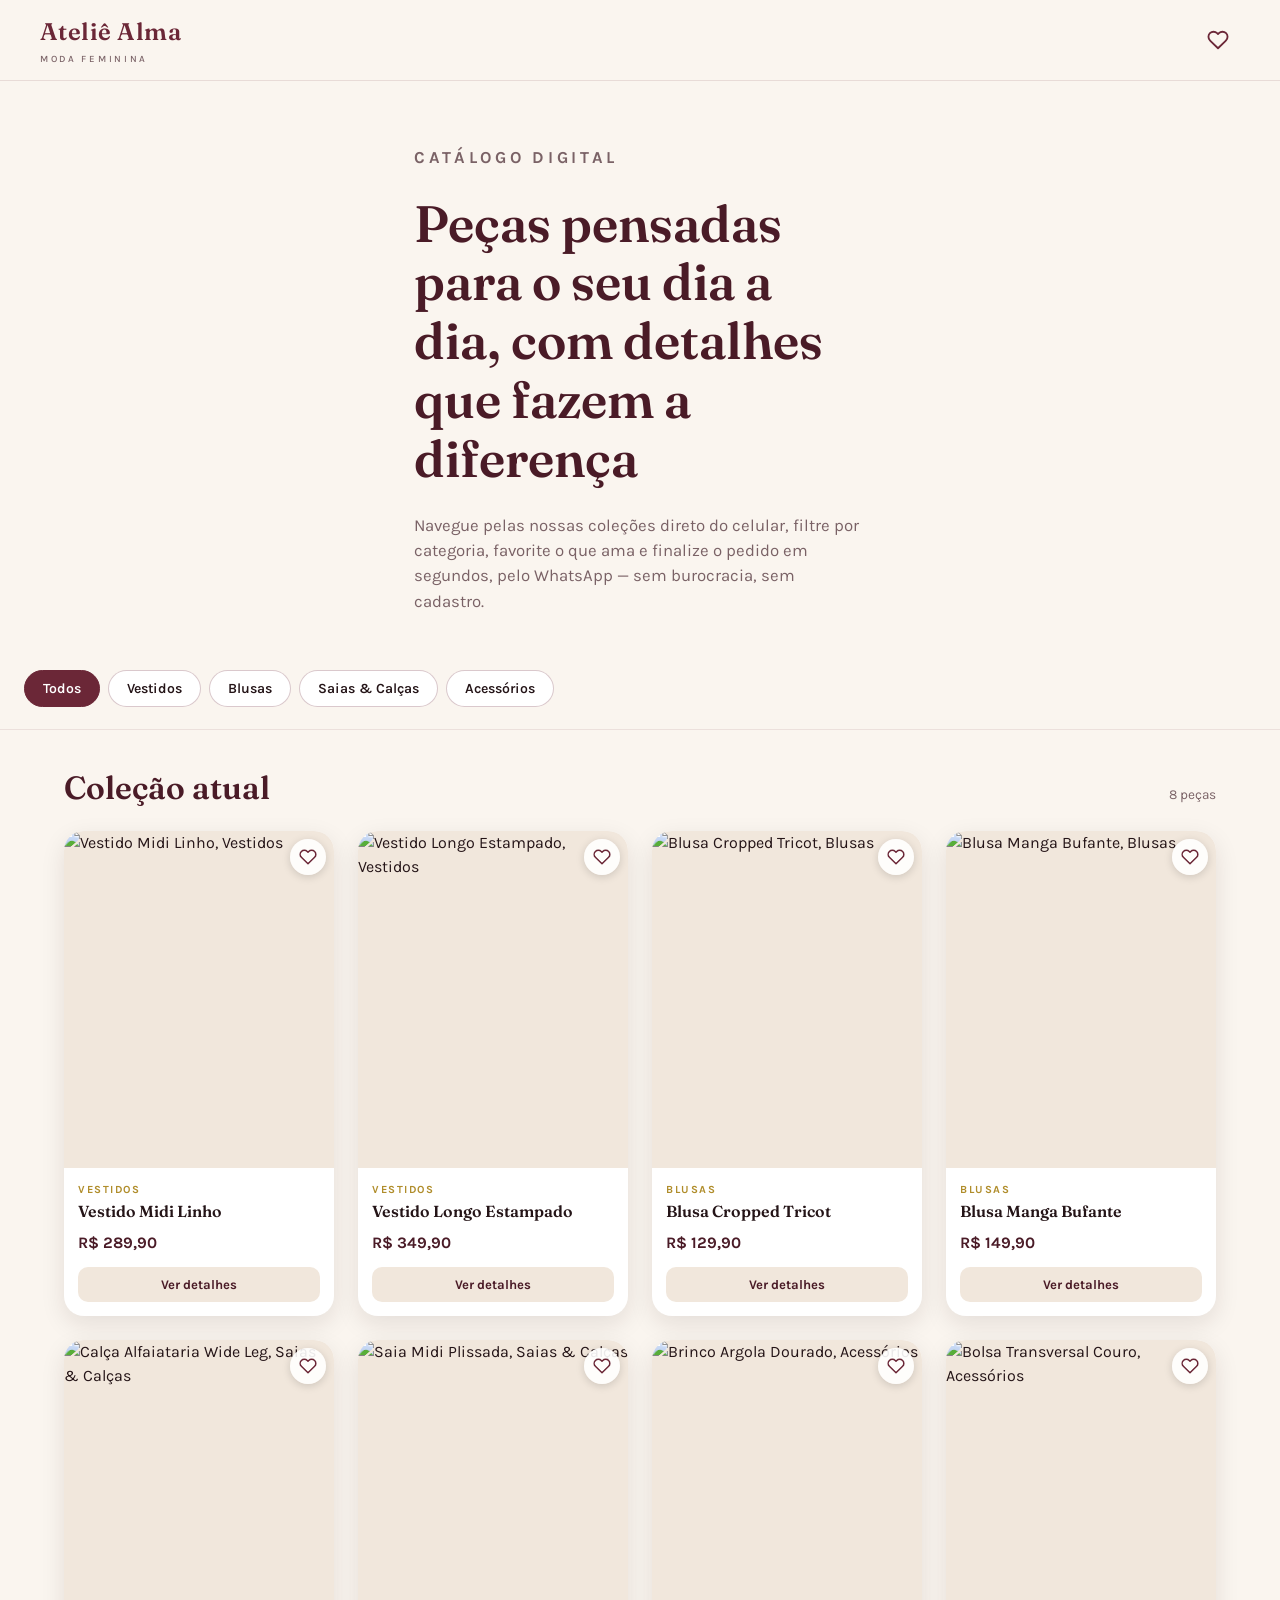
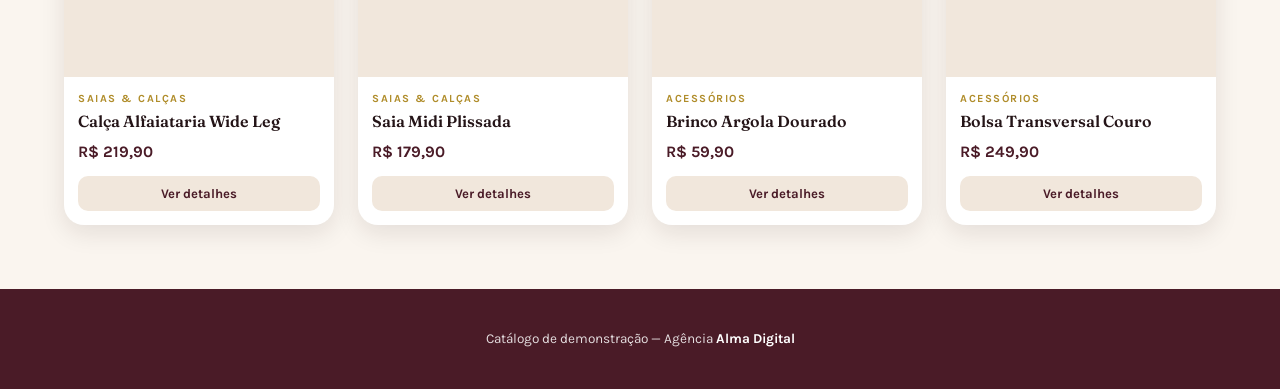
==== catalogo-loja-roupas-femininas.html @ 6078529a "Fix path catalogo" ====
<!DOCTYPE html>
<html lang="pt-BR">
<head>
<meta charset="UTF-8">
<meta name="viewport" content="width=device-width, initial-scale=1.0">
<title>Ateliê Alma | Catálogo Digital de Moda Feminina</title>
<meta name="description" content="Catálogo digital de moda feminina do Ateliê Alma: vestidos, blusas, saias, calças e acessórios. Veja as peças e peça pelo WhatsApp.">
<meta name="robots" content="index, follow">

<!-- ===== FONTES GOOGLE (CDN) ===== -->
<link rel="preconnect" href="https://fonts.googleapis.com">
<link rel="preconnect" href="https://fonts.gstatic.com" crossorigin>
<link href="https://fonts.googleapis.com/css2?family=Fraunces:ital,opsz,wght@0,9..144,400;0,9..144,600;1,9..144,500&family=Karla:wght@400;500;600;700&display=swap" rel="stylesheet">

<style>
/* =========================================================
   IDENTIDADE VISUAL — Ateliê Alma (Loja de Roupas Femininas)
   ---------------------------------------------------------
   Racional da paleta: fugimos do "terracota + creme" que virou
   clichê de IA. Escolhemos um vinho profundo (--primary), que
   remete a alfaiataria e a tecidos nobres, combinado com um
   dourado velho (--accent) que lembra bijuteria/metal antigo —
   comum em vitrines de moda feminina — sobre um fundo areia
   quente (--bg), mais aconchegante que um branco puro.
   Tipografia: Fraunces (serifada com personalidade, variável)
   para títulos — transmite elegância editorial sem ser óbvia —
   e Karla (sans-serif humanista) para textos e UI.
   ========================================================= */
:root {
  --primary: #6B2737;      /* vinho profundo — alfaiataria, sofisticação */
  --primary-dark: #4A1B27; /* variação mais escura para hover/texto sobre claro */
  --accent: #B08D2B;       /* dourado velho — metal, bijuteria, destaque de CTA */
  --bg: #FAF5EF;           /* areia quente — fundo principal */
  --bg-alt: #F1E7DC;       /* areia um pouco mais escura — seções alternadas */
  --text: #241417;         /* quase preto com tom vinho */
  --text-light: #7A6266;   /* texto secundário */
  --white: #FFFFFF;
  --radius: 10px;
  --radius-lg: 20px;
  --shadow: 0 8px 24px rgba(36, 20, 23, 0.10);
  --shadow-lg: 0 20px 50px rgba(36, 20, 23, 0.22);
  --transition: 0.25s ease;
  --space-xs: 8px;
  --space-sm: 14px;
  --space-md: 24px;
  --space-lg: 40px;
  --space-xl: 64px;
}

* { box-sizing: border-box; margin: 0; padding: 0; }

html { scroll-behavior: smooth; }

body {
  font-family: 'Karla', sans-serif;
  background: var(--bg);
  color: var(--text);
  line-height: 1.5;
  -webkit-font-smoothing: antialiased;
}

img { max-width: 100%; display: block; }

h1, h2, h3 {
  font-family: 'Fraunces', serif;
  font-weight: 600;
  line-height: 1.15;
  color: var(--primary-dark);
}

a { color: inherit; }

button {
  font-family: inherit;
  cursor: pointer;
  border: none;
  background: none;
}

:focus-visible {
  outline: 3px solid var(--accent);
  outline-offset: 2px;
}

.container {
  width: 100%;
  max-width: 1200px;
  margin: 0 auto;
  padding: 0 var(--space-md);
}

.visually-hidden {
  position: absolute;
  width: 1px; height: 1px;
  overflow: hidden;
  clip: rect(0,0,0,0);
  white-space: nowrap;
}

/* ===== HEADER ===== */
.site-header {
  position: sticky;
  top: 0;
  z-index: 40;
  background: rgba(250, 245, 239, 0.92);
  backdrop-filter: blur(6px);
  border-bottom: 1px solid rgba(107, 39, 55, 0.12);
}

.header-inner {
  display: flex;
  align-items: center;
  justify-content: space-between;
  padding: var(--space-sm) var(--space-md);
}

.logo {
  font-family: 'Fraunces', serif;
  font-size: 1.5rem;
  font-weight: 600;
  letter-spacing: 0.02em;
  color: var(--primary);
}

.logo span {
  display: block;
  font-family: 'Karla', sans-serif;
  font-size: 0.6rem;
  font-weight: 500;
  letter-spacing: 0.28em;
  text-transform: uppercase;
  color: var(--text-light);
  margin-top: 2px;
}

.header-actions {
  display: flex;
  align-items: center;
  gap: var(--space-sm);
}

.icon-btn {
  position: relative;
  display: flex;
  align-items: center;
  justify-content: center;
  width: 44px;
  height: 44px;
  border-radius: 50%;
  color: var(--primary);
  transition: background var(--transition);
}

.icon-btn:hover { background: rgba(107, 39, 55, 0.08); }

.icon-btn svg { width: 22px; height: 22px; }

.badge {
  position: absolute;
  top: 2px;
  right: 2px;
  min-width: 18px;
  height: 18px;
  padding: 0 4px;
  border-radius: 999px;
  background: var(--accent);
  color: var(--white);
  font-size: 0.65rem;
  font-weight: 700;
  display: flex;
  align-items: center;
  justify-content: center;
  transform: scale(0);
  transition: transform var(--transition);
}

.badge.show { transform: scale(1); }

/* ===== HERO ===== */
.hero {
  padding: var(--space-xl) 0 var(--space-lg);
  position: relative;
  overflow: hidden;
}

.hero-inner {
  display: flex;
  flex-direction: column;
  gap: var(--space-md);
}

.hero-eyebrow {
  font-size: 0.75rem;
  letter-spacing: 0.22em;
  text-transform: uppercase;
  color: var(--accent);
  font-weight: 700;
}

.hero h1 {
  font-size: clamp(2rem, 6vw, 3.2rem);
  max-width: 14ch;
}

.hero p {
  color: var(--text-light);
  font-size: 1.05rem;
  max-width: 46ch;
}

.hero-stitch {
  width: 100%;
  height: 14px;
  margin-top: var(--space-sm);
}

/* ===== FILTRO DE CATEGORIAS ===== */
.filter-bar {
  position: sticky;
  top: 65px;
  z-index: 30;
  background: var(--bg);
  padding: var(--space-sm) 0;
  border-bottom: 1px solid rgba(107, 39, 55, 0.10);
}

.filter-scroll {
  display: flex;
  gap: var(--space-xs);
  overflow-x: auto;
  padding: 2px var(--space-md) 8px;
  scrollbar-width: thin;
}

.filter-scroll::-webkit-scrollbar { height: 4px; }
.filter-scroll::-webkit-scrollbar-thumb { background: rgba(107,39,55,0.25); border-radius: 999px; }

.filter-pill {
  flex: 0 0 auto;
  padding: 9px 18px;
  border-radius: 999px;
  border: 1.5px solid rgba(107, 39, 55, 0.25);
  background: var(--white);
  color: var(--text);
  font-size: 0.88rem;
  font-weight: 600;
  white-space: nowrap;
  transition: background var(--transition), color var(--transition), border-color var(--transition), transform var(--transition);
}

.filter-pill:hover { transform: translateY(-1px); }

.filter-pill.active {
  background: var(--primary);
  border-color: var(--primary);
  color: var(--white);
}

/* ===== GRID DE PRODUTOS ===== */
.catalog-section { padding: var(--space-lg) 0 var(--space-xl); }

.catalog-heading {
  display: flex;
  align-items: baseline;
  justify-content: space-between;
  margin-bottom: var(--space-md);
  gap: var(--space-sm);
}

.catalog-heading h2 { font-size: 1.6rem; }

.result-count {
  font-size: 0.85rem;
  color: var(--text-light);
}

.product-grid {
  display: grid;
  grid-template-columns: repeat(2, 1fr);
  gap: var(--space-sm);
}

.product-card {
  background: var(--white);
  border-radius: var(--radius-lg);
  overflow: hidden;
  box-shadow: var(--shadow);
  transition: transform var(--transition), box-shadow var(--transition);
  display: flex;
  flex-direction: column;
}

.product-card.hidden { display: none; }

.product-card:hover {
  transform: translateY(-4px);
  box-shadow: var(--shadow-lg);
}

.product-media {
  position: relative;
  aspect-ratio: 4 / 5;
  overflow: hidden;
  background: var(--bg-alt);
}

.product-media img {
  width: 100%;
  height: 100%;
  object-fit: cover;
  transition: transform 0.4s ease;
}

.product-card:hover .product-media img { transform: scale(1.05); }

.fav-toggle {
  position: absolute;
  top: 8px;
  right: 8px;
  width: 36px;
  height: 36px;
  border-radius: 50%;
  background: rgba(255,255,255,0.9);
  display: flex;
  align-items: center;
  justify-content: center;
  color: var(--primary);
  box-shadow: 0 2px 8px rgba(0,0,0,0.15);
}

.fav-toggle svg { width: 18px; height: 18px; transition: transform var(--transition); }
.fav-toggle.active svg { fill: var(--accent); stroke: var(--accent); }
.fav-toggle:active svg { transform: scale(1.2); }

.product-info {
  padding: var(--space-sm);
  display: flex;
  flex-direction: column;
  gap: 4px;
  flex: 1;
}

.product-category {
  font-size: 0.68rem;
  letter-spacing: 0.14em;
  text-transform: uppercase;
  color: var(--accent);
  font-weight: 700;
}

.product-name {
  font-family: 'Fraunces', serif;
  font-size: 1rem;
  font-weight: 600;
  color: var(--text);
}

.product-price {
  margin-top: auto;
  font-weight: 700;
  color: var(--primary-dark);
  font-size: 1rem;
  padding-top: 6px;
}

.product-open-btn {
  margin-top: 8px;
  width: 100%;
  padding: 10px;
  border-radius: var(--radius);
  background: var(--bg-alt);
  color: var(--primary-dark);
  font-weight: 700;
  font-size: 0.82rem;
  transition: background var(--transition);
}

.product-open-btn:hover { background: rgba(107,39,55,0.14); }

.empty-state {
  grid-column: 1 / -1;
  text-align: center;
  padding: var(--space-xl) var(--space-md);
  color: var(--text-light);
}

/* ===== MODAL ===== */
.modal-overlay {
  position: fixed;
  inset: 0;
  background: rgba(36, 20, 23, 0.55);
  display: flex;
  align-items: flex-end;
  justify-content: center;
  z-index: 100;
  opacity: 0;
  pointer-events: none;
  transition: opacity var(--transition);
}

.modal-overlay.open {
  opacity: 1;
  pointer-events: auto;
}

.modal-box {
  background: var(--white);
  width: 100%;
  max-width: 560px;
  max-height: 92vh;
  overflow-y: auto;
  border-radius: 24px 24px 0 0;
  transform: translateY(24px);
  transition: transform var(--transition);
  position: relative;
}

.modal-overlay.open .modal-box { transform: translateY(0); }

.modal-close {
  position: absolute;
  top: 14px;
  right: 14px;
  width: 38px;
  height: 38px;
  border-radius: 50%;
  background: rgba(36,20,23,0.55);
  color: var(--white);
  display: flex;
  align-items: center;
  justify-content: center;
  z-index: 5;
}

.modal-close svg { width: 18px; height: 18px; }

.modal-media {
  width: 100%;
  aspect-ratio: 4 / 3;
  background: var(--bg-alt);
  overflow: hidden;
  border-radius: 24px 24px 0 0;
}

.modal-media img { width: 100%; height: 100%; object-fit: cover; }

.modal-content { padding: var(--space-md); }

.modal-category {
  font-size: 0.7rem;
  letter-spacing: 0.14em;
  text-transform: uppercase;
  color: var(--accent);
  font-weight: 700;
}

.modal-title {
  font-size: 1.5rem;
  margin: 6px 0 10px;
}

.modal-desc {
  color: var(--text-light);
  margin-bottom: var(--space-sm);
}

.modal-price {
  font-size: 1.4rem;
  font-weight: 700;
  color: var(--primary-dark);
  margin-bottom: var(--space-md);
}

.modal-actions {
  display: flex;
  gap: 10px;
  flex-wrap: wrap;
}

.btn {
  display: inline-flex;
  align-items: center;
  justify-content: center;
  gap: 8px;
  padding: 14px 20px;
  border-radius: var(--radius);
  font-weight: 700;
  font-size: 0.95rem;
  transition: filter var(--transition), transform var(--transition);
  flex: 1 1 auto;
}

.btn:hover { transform: translateY(-1px); }

.btn-whatsapp {
  background: var(--primary);
  color: var(--white);
}

.btn-whatsapp:hover { filter: brightness(1.08); }

.btn-fav {
  background: var(--bg-alt);
  color: var(--primary-dark);
}

.btn-fav svg { width: 18px; height: 18px; }
.btn-fav.active svg { fill: var(--accent); stroke: var(--accent); }

/* ===== FOOTER ===== */
.site-footer {
  background: var(--primary-dark);
  color: rgba(255,255,255,0.85);
  padding: var(--space-lg) 0;
  text-align: center;
  font-size: 0.85rem;
}

.site-footer strong { color: var(--white); }

/* ===== TABLET (min-width 640px) ===== */
@media (min-width: 640px) {
  .product-grid { grid-template-columns: repeat(3, 1fr); gap: var(--space-md); }

  .hero-inner { max-width: 60ch; }

  .modal-overlay { align-items: center; }
  .modal-box { border-radius: 24px; max-height: 88vh; }
  .modal-media { border-radius: 24px 24px 0 0; }

  .header-inner { padding: var(--space-sm) var(--space-lg); }
}

/* ===== DESKTOP (min-width 1024px) ===== */
@media (min-width: 1024px) {
  .product-grid { grid-template-columns: repeat(4, 1fr); }

  .hero {
    padding-top: var(--space-xl);
  }

  .hero-inner { max-width: 50ch; }

  .filter-bar { top: 73px; }

  .catalog-heading h2 { font-size: 2rem; }
}

@media (prefers-reduced-motion: reduce) {
  *, *::before, *::after {
    animation-duration: 0.001ms !important;
    transition-duration: 0.001ms !important;
    scroll-behavior: auto !important;
  }
}
</style>
</head>
<body>

<!-- ===== HEADER ===== -->
<header class="site-header">
  <div class="header-inner">
    <div class="logo">Ateliê Alma<span>Moda Feminina</span></div>
    <div class="header-actions">
      <button class="icon-btn" id="favToggleBtn" aria-label="Ver peças favoritas">
        <svg viewBox="0 0 24 24" fill="none" stroke="currentColor" stroke-width="2" stroke-linecap="round" stroke-linejoin="round">
          <path d="M20.8 4.6a5.5 5.5 0 0 0-7.8 0L12 5.6l-1-1a5.5 5.5 0 0 0-7.8 7.8l1 1L12 21l7.8-7.6 1-1a5.5 5.5 0 0 0 0-7.8z"></path>
        </svg>
        <span class="badge" id="favBadge">0</span>
      </button>
    </div>
  </div>
</header>

<!-- ===== HERO ===== -->
<section class="hero">
  <div class="container hero-inner">
    <p class="hero-eyebrow">Catálogo digital</p>
    <h1>Peças pensadas para o seu dia a dia, com detalhes que fazem a diferença</h1>
    <p>Navegue pelas nossas coleções direto do celular, filtre por categoria, favorite o que ama e finalize o pedido em segundos, pelo WhatsApp — sem burocracia, sem cadastro.</p>
  </div>
</section>

<!-- ===== FILTRO DE CATEGORIAS ===== -->
<nav class="filter-bar" aria-label="Filtrar produtos por categoria">
  <div class="filter-scroll" id="filterScroll">
    <button class="filter-pill active" data-category="todos">Todos</button>
    <button class="filter-pill" data-category="vestidos">Vestidos</button>
    <button class="filter-pill" data-category="blusas">Blusas</button>
    <button class="filter-pill" data-category="saias-calcas">Saias &amp; Calças</button>
    <button class="filter-pill" data-category="acessorios">Acessórios</button>
  </div>
</nav>

<!-- ===== CATÁLOGO / GRID DE PRODUTOS ===== -->
<main>
  <section class="catalog-section">
    <div class="container">
      <div class="catalog-heading">
        <h2>Coleção atual</h2>
        <span class="result-count" id="resultCount"></span>
      </div>
      <div class="product-grid" id="productGrid" role="list"></div>
    </div>
  </section>
</main>

<!-- ===== MODAL DE DETALHE DO PRODUTO ===== -->
<div class="modal-overlay" id="modalOverlay">
  <div class="modal-box" role="dialog" aria-modal="true" aria-labelledby="modalTitle" id="modalBox">
    <button class="modal-close" id="modalCloseBtn" aria-label="Fechar detalhes do produto">
      <svg viewBox="0 0 24 24" fill="none" stroke="currentColor" stroke-width="2.4" stroke-linecap="round"><line x1="5" y1="5" x2="19" y2="19"></line><line x1="19" y1="5" x2="5" y2="19"></line></svg>
    </button>
    <div class="modal-media">
      <img id="modalImg" src="" alt="">
    </div>
    <div class="modal-content">
      <p class="modal-category" id="modalCategory"></p>
      <h3 class="modal-title" id="modalTitle"></h3>
      <p class="modal-desc" id="modalDesc"></p>
      <p class="modal-price" id="modalPrice"></p>
      <div class="modal-actions">
        <a href="#" class="btn btn-whatsapp" id="modalWhatsapp" target="_blank" rel="noopener">
          <svg width="18" height="18" viewBox="0 0 24 24" fill="currentColor" aria-hidden="true"><path d="M17.5 14.4c-.3-.1-1.6-.8-1.9-.9-.2-.1-.5-.1-.7.1-.2.3-.7.9-.9 1-.2.2-.3.2-.6.1-.3-.1-1.3-.5-2.4-1.5-.9-.8-1.5-1.8-1.7-2.1-.2-.3 0-.5.1-.6.1-.1.3-.3.4-.5.1-.1.2-.3.3-.5.1-.2 0-.4 0-.5-.1-.1-.7-1.6-.9-2.2-.2-.6-.5-.5-.7-.5h-.6c-.2 0-.5.1-.8.4-.3.3-1 1-1 2.4s1 2.8 1.2 3c.1.2 2 3.1 4.9 4.3.7.3 1.2.5 1.6.6.7.2 1.3.2 1.8.1.5-.1 1.6-.7 1.9-1.3.2-.6.2-1.1.2-1.3-.1-.1-.3-.2-.6-.3z"/><path d="M12 2C6.5 2 2 6.5 2 12c0 1.9.5 3.7 1.5 5.3L2 22l4.8-1.4C8.3 21.5 10.1 22 12 22c5.5 0 10-4.5 10-10S17.5 2 12 2zm0 18.2c-1.7 0-3.3-.5-4.7-1.3l-.3-.2-3.2.9.9-3.1-.2-.3C3.6 14 3 12.1 3 12c0-5 4-9 9-9s9 4 9 9-4 9-9 9z"/></svg>
          Peço no WhatsApp
        </a>
        <button class="btn btn-fav" id="modalFavBtn">
          <svg viewBox="0 0 24 24" fill="none" stroke="currentColor" stroke-width="2" stroke-linecap="round" stroke-linejoin="round"><path d="M20.8 4.6a5.5 5.5 0 0 0-7.8 0L12 5.6l-1-1a5.5 5.5 0 0 0-7.8 7.8l1 1L12 21l7.8-7.6 1-1a5.5 5.5 0 0 0 0-7.8z"></path></svg>
          <span id="modalFavLabel">Favoritar</span>
        </button>
      </div>
    </div>
  </div>
</div>

<!-- ===== FOOTER ===== -->
<footer class="site-footer">
  <div class="container">
    <p>Catálogo de demonstração — Agência <strong>Alma Digital</strong></p>
  </div>
</footer>

<script>
// ===== DADOS DOS PRODUTOS (fictícios) =====
// Imagens via picsum.photos com seed fixo (mesma imagem sempre, para consistência visual)
const produtos = [
  {
    id: 1,
    nome: "Vestido Midi Linho",
    categoria: "vestidos",
    categoriaLabel: "Vestidos",
    preco: 289.90,
    descricao: "Vestido midi em linho leve, caimento solto e cinto de amarrar na cintura. Perfeito para dias quentes, do trabalho ao happy hour.",
    imagem: "https://picsum.photos/seed/vestido-midi-linho/600/750"
  },
  {
    id: 2,
    nome: "Vestido Longo Estampado",
    categoria: "vestidos",
    categoriaLabel: "Vestidos",
    preco: 349.90,
    descricao: "Vestido longo fluido com estampa exclusiva, alças ajustáveis e fenda lateral discreta. Uma peça só para ocasiões especiais.",
    imagem: "https://picsum.photos/seed/vestido-longo-estampado/600/750"
  },
  {
    id: 3,
    nome: "Blusa Cropped Tricot",
    categoria: "blusas",
    categoriaLabel: "Blusas",
    preco: 129.90,
    descricao: "Cropped em tricot macio, gola redonda e acabamento canelado. Combina com calça de cintura alta ou saia midi.",
    imagem: "https://picsum.photos/seed/blusa-cropped-tricot/600/750"
  },
  {
    id: 4,
    nome: "Blusa Manga Bufante",
    categoria: "blusas",
    categoriaLabel: "Blusas",
    preco: 149.90,
    descricao: "Blusa em viscose leve com mangas bufantes e punho ajustável. Um toque romântico para qualquer produção do dia a dia.",
    imagem: "https://picsum.photos/seed/blusa-manga-bufante/600/750"
  },
  {
    id: 5,
    nome: "Calça Alfaiataria Wide Leg",
    categoria: "saias-calcas",
    categoriaLabel: "Saias & Calças",
    preco: 219.90,
    descricao: "Calça de alfaiataria com pernas largas e cintura alta, em tecido estruturado que não amassa. Elegância sem esforço.",
    imagem: "https://picsum.photos/seed/calca-alfaiataria/600/750"
  },
  {
    id: 6,
    nome: "Saia Midi Plissada",
    categoria: "saias-calcas",
    categoriaLabel: "Saias & Calças",
    preco: 179.90,
    descricao: "Saia midi plissada com movimento fluido, cós elástico confortável. Veste bem em qualquer tipo de corpo.",
    imagem: "https://picsum.photos/seed/saia-midi-plissada/600/750"
  },
  {
    id: 7,
    nome: "Brinco Argola Dourado",
    categoria: "acessorios",
    categoriaLabel: "Acessórios",
    preco: 59.90,
    descricao: "Argola média banhada a ouro, fecho de pressão seguro e leve no dia a dia. O acabamento que fecha qualquer look.",
    imagem: "https://picsum.photos/seed/brinco-argola/600/750"
  },
  {
    id: 8,
    nome: "Bolsa Transversal Couro",
    categoria: "acessorios",
    categoriaLabel: "Acessórios",
    preco: 249.90,
    descricao: "Bolsa transversal em couro legítimo, compartimento interno para celular e cartões, alça regulável.",
    imagem: "https://picsum.photos/seed/bolsa-transversal/600/750"
  }
];

// Número de WhatsApp fictício da loja (demonstração)
const NUMERO_WHATSAPP = "5511999999999";

// ===== ESTADO EM MEMÓRIA (favoritos) =====
// Obs.: mantido apenas em memória (sem localStorage), então reinicia a cada
// recarregamento — comportamento aceitável para uma página de demonstração.
let favoritos = new Set();
let categoriaAtual = "todos";
let produtoAberto = null;

// ===== ELEMENTOS =====
const productGrid = document.getElementById('productGrid');
const resultCount = document.getElementById('resultCount');
const filterScroll = document.getElementById('filterScroll');
const favBadge = document.getElementById('favBadge');
const favToggleBtn = document.getElementById('favToggleBtn');

const modalOverlay = document.getElementById('modalOverlay');
const modalBox = document.getElementById('modalBox');
const modalCloseBtn = document.getElementById('modalCloseBtn');
const modalImg = document.getElementById('modalImg');
const modalCategory = document.getElementById('modalCategory');
const modalTitle = document.getElementById('modalTitle');
const modalDesc = document.getElementById('modalDesc');
const modalPrice = document.getElementById('modalPrice');
const modalWhatsapp = document.getElementById('modalWhatsapp');
const modalFavBtn = document.getElementById('modalFavBtn');
const modalFavLabel = document.getElementById('modalFavLabel');

// ===== FORMATAÇÃO DE PREÇO =====
function formatarPreco(valor) {
  return valor.toLocaleString('pt-BR', { style: 'currency', currency: 'BRL' });
}

// ===== RENDERIZAÇÃO DO GRID =====
function renderizarGrid(mostrarSoFavoritos) {
  productGrid.innerHTML = '';

  const lista = produtos.filter(p => {
    const passaCategoria = categoriaAtual === 'todos' || p.categoria === categoriaAtual;
    const passaFavorito = !mostrarSoFavoritos || favoritos.has(p.id);
    return passaCategoria && passaFavorito;
  });

  if (lista.length === 0) {
    const vazio = document.createElement('div');
    vazio.className = 'empty-state';
    vazio.textContent = mostrarSoFavoritos
      ? 'Você ainda não favoritou nenhuma peça.'
      : 'Nenhuma peça encontrada nessa categoria.';
    productGrid.appendChild(vazio);
    resultCount.textContent = '';
    return;
  }

  resultCount.textContent = lista.length + (lista.length === 1 ? ' peça' : ' peças');

  lista.forEach(produto => {
    const card = document.createElement('article');
    card.className = 'product-card';
    card.setAttribute('role', 'listitem');

    const ehFavorito = favoritos.has(produto.id);

    card.innerHTML = `
      <div class="product-media">
        <img src="${produto.imagem}" alt="${produto.nome}, ${produto.categoriaLabel}" loading="lazy" width="600" height="750">
        <button class="fav-toggle ${ehFavorito ? 'active' : ''}" aria-label="${ehFavorito ? 'Remover dos favoritos' : 'Adicionar aos favoritos'}" data-id="${produto.id}">
          <svg viewBox="0 0 24 24" fill="${ehFavorito ? 'currentColor' : 'none'}" stroke="currentColor" stroke-width="2" stroke-linecap="round" stroke-linejoin="round">
            <path d="M20.8 4.6a5.5 5.5 0 0 0-7.8 0L12 5.6l-1-1a5.5 5.5 0 0 0-7.8 7.8l1 1L12 21l7.8-7.6 1-1a5.5 5.5 0 0 0 0-7.8z"></path>
          </svg>
        </button>
      </div>
      <div class="product-info">
        <p class="product-category">${produto.categoriaLabel}</p>
        <h3 class="product-name">${produto.nome}</h3>
        <p class="product-price">${formatarPreco(produto.preco)}</p>
        <button class="product-open-btn" data-id="${produto.id}">Ver detalhes</button>
      </div>
    `;

    productGrid.appendChild(card);
  });
}

// ===== FILTRO POR CATEGORIA =====
filterScroll.addEventListener('click', (e) => {
  const pill = e.target.closest('.filter-pill');
  if (!pill) return;

  document.querySelectorAll('.filter-pill').forEach(p => p.classList.remove('active'));
  pill.classList.add('active');

  categoriaAtual = pill.dataset.category;
  renderizarGrid(mostrandoFavoritos);
});

// ===== FAVORITOS (contador + toggle no grid) =====
let mostrandoFavoritos = false;

function atualizarBadgeFavoritos() {
  favBadge.textContent = favoritos.size;
  favBadge.classList.toggle('show', favoritos.size > 0);
}

function alternarFavorito(id) {
  if (favoritos.has(id)) {
    favoritos.delete(id);
  } else {
    favoritos.add(id);
  }
  atualizarBadgeFavoritos();
}

productGrid.addEventListener('click', (e) => {
  const favBtn = e.target.closest('.fav-toggle');
  const openBtn = e.target.closest('.product-open-btn');

  if (favBtn) {
    const id = Number(favBtn.dataset.id);
    alternarFavorito(id);
    renderizarGrid(mostrandoFavoritos);
    return;
  }

  if (openBtn) {
    const id = Number(openBtn.dataset.id);
    abrirModal(id);
  }
});

favToggleBtn.addEventListener('click', () => {
  mostrandoFavoritos = !mostrandoFavoritos;
  favToggleBtn.style.color = mostrandoFavoritos ? 'var(--accent)' : '';
  renderizarGrid(mostrandoFavoritos);
});

// ===== MODAL DE DETALHE DO PRODUTO =====
let ultimoElementoFocado = null;

function abrirModal(id) {
  const produto = produtos.find(p => p.id === id);
  if (!produto) return;

  produtoAberto = produto;
  ultimoElementoFocado = document.activeElement;

  modalImg.src = produto.imagem.replace('600/750', '600/450');
  modalImg.alt = produto.nome;
  modalCategory.textContent = produto.categoriaLabel;
  modalTitle.textContent = produto.nome;
  modalDesc.textContent = produto.descricao;
  modalPrice.textContent = formatarPreco(produto.preco);

  const mensagem = encodeURIComponent(`Olá! Tenho interesse na peça "${produto.nome}" (${formatarPreco(produto.preco)}) do catálogo do Ateliê Alma.`);
  modalWhatsapp.href = `https://wa.me/${NUMERO_WHATSAPP}?text=${mensagem}`;

  atualizarBotaoFavoritoModal();

  modalOverlay.classList.add('open');
  document.body.style.overflow = 'hidden';
  modalCloseBtn.focus();
}

function atualizarBotaoFavoritoModal() {
  if (!produtoAberto) return;
  const ehFavorito = favoritos.has(produtoAberto.id);
  modalFavBtn.classList.toggle('active', ehFavorito);
  modalFavLabel.textContent = ehFavorito ? 'Favoritado' : 'Favoritar';
}

function fecharModal() {
  modalOverlay.classList.remove('open');
  document.body.style.overflow = '';
  produtoAberto = null;
  if (ultimoElementoFocado) ultimoElementoFocado.focus();
}

modalCloseBtn.addEventListener('click', fecharModal);

// Fecha ao clicar fora do conteúdo (na área escura do overlay)
modalOverlay.addEventListener('click', (e) => {
  if (e.target === modalOverlay) fecharModal();
});

// Fecha com a tecla ESC + navegação por teclado dentro do modal (focus trap simples)
document.addEventListener('keydown', (e) => {
  if (!modalOverlay.classList.contains('open')) return;

  if (e.key === 'Escape') {
    fecharModal();
    return;
  }

  if (e.key === 'Tab') {
    const focaveis = modalBox.querySelectorAll('button, a[href], [tabindex]:not([tabindex="-1"])');
    const primeiro = focaveis[0];
    const ultimo = focaveis[focaveis.length - 1];

    if (e.shiftKey && document.activeElement === primeiro) {
      e.preventDefault();
      ultimo.focus();
    } else if (!e.shiftKey && document.activeElement === ultimo) {
      e.preventDefault();
      primeiro.focus();
    }
  }
});

modalFavBtn.addEventListener('click', () => {
  if (!produtoAberto) return;
  alternarFavorito(produtoAberto.id);
  atualizarBotaoFavoritoModal();
  renderizarGrid(mostrandoFavoritos);
});

// ===== INICIALIZAÇÃO =====
renderizarGrid(mostrandoFavoritos);
atualizarBadgeFavoritos();
</script>

</body>
</html>
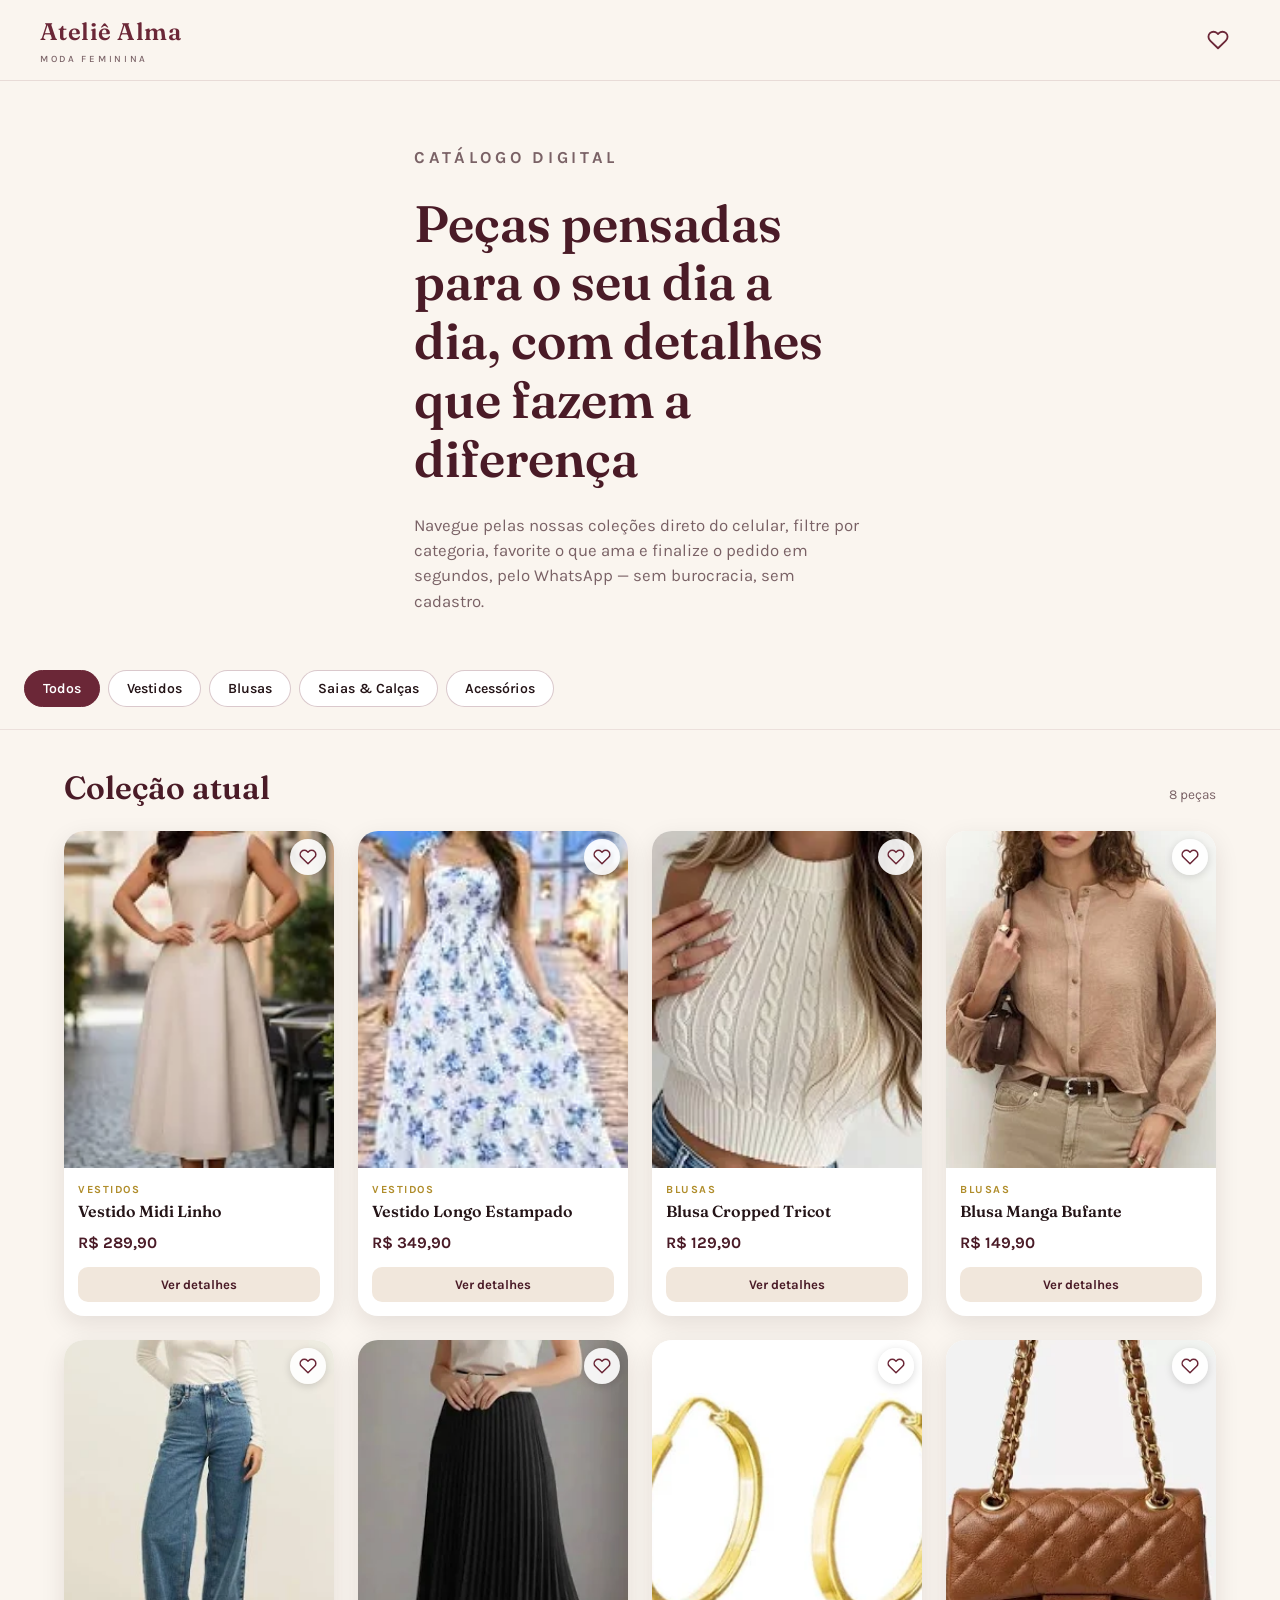
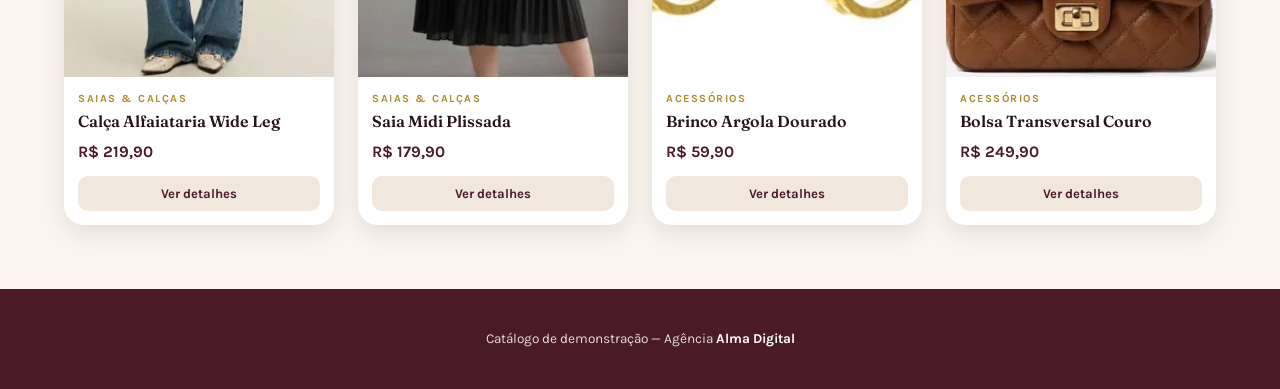
==== commit b73cd3cd: "Fix photos" ====
--- a/catalogo-loja-roupas-femininas.html
+++ b/catalogo-loja-roupas-femininas.html
@@ -651,7 +651,7 @@
     categoriaLabel: "Vestidos",
     preco: 289.90,
     descricao: "Vestido midi em linho leve, caimento solto e cinto de amarrar na cintura. Perfeito para dias quentes, do trabalho ao happy hour.",
-    imagem: "https://picsum.photos/seed/vestido-midi-linho/600/750"
+    imagem: "imagens/catalogo/vestido-midi.webp"
   },
   {
     id: 2,
@@ -660,7 +660,7 @@
     categoriaLabel: "Vestidos",
     preco: 349.90,
     descricao: "Vestido longo fluido com estampa exclusiva, alças ajustáveis e fenda lateral discreta. Uma peça só para ocasiões especiais.",
-    imagem: "https://picsum.photos/seed/vestido-longo-estampado/600/750"
+    imagem: "imagens/catalogo/vestido-longo.avif"
   },
   {
     id: 3,
@@ -669,7 +669,7 @@
     categoriaLabel: "Blusas",
     preco: 129.90,
     descricao: "Cropped em tricot macio, gola redonda e acabamento canelado. Combina com calça de cintura alta ou saia midi.",
-    imagem: "https://picsum.photos/seed/blusa-cropped-tricot/600/750"
+    imagem: "imagens/catalogo/cropped-tricot.webp"
   },
   {
     id: 4,
@@ -678,7 +678,7 @@
     categoriaLabel: "Blusas",
     preco: 149.90,
     descricao: "Blusa em viscose leve com mangas bufantes e punho ajustável. Um toque romântico para qualquer produção do dia a dia.",
-    imagem: "https://picsum.photos/seed/blusa-manga-bufante/600/750"
+    imagem: "imagens/catalogo/bufante.webp"
   },
   {
     id: 5,
@@ -687,7 +687,7 @@
     categoriaLabel: "Saias & Calças",
     preco: 219.90,
     descricao: "Calça de alfaiataria com pernas largas e cintura alta, em tecido estruturado que não amassa. Elegância sem esforço.",
-    imagem: "https://picsum.photos/seed/calca-alfaiataria/600/750"
+    imagem: "imagens/catalogo/wide-leg.webp"
   },
   {
     id: 6,
@@ -696,7 +696,7 @@
     categoriaLabel: "Saias & Calças",
     preco: 179.90,
     descricao: "Saia midi plissada com movimento fluido, cós elástico confortável. Veste bem em qualquer tipo de corpo.",
-    imagem: "https://picsum.photos/seed/saia-midi-plissada/600/750"
+    imagem: "imagens/catalogo/saia-midi.webp"
   },
   {
     id: 7,
@@ -705,7 +705,7 @@
     categoriaLabel: "Acessórios",
     preco: 59.90,
     descricao: "Argola média banhada a ouro, fecho de pressão seguro e leve no dia a dia. O acabamento que fecha qualquer look.",
-    imagem: "https://picsum.photos/seed/brinco-argola/600/750"
+    imagem: "imagens/catalogo/brinco-argola.webp"
   },
   {
     id: 8,
@@ -714,7 +714,7 @@
     categoriaLabel: "Acessórios",
     preco: 249.90,
     descricao: "Bolsa transversal em couro legítimo, compartimento interno para celular e cartões, alça regulável.",
-    imagem: "https://picsum.photos/seed/bolsa-transversal/600/750"
+    imagem: "imagens/catalogo/bolsa-couro.webp"
   }
 ];
 
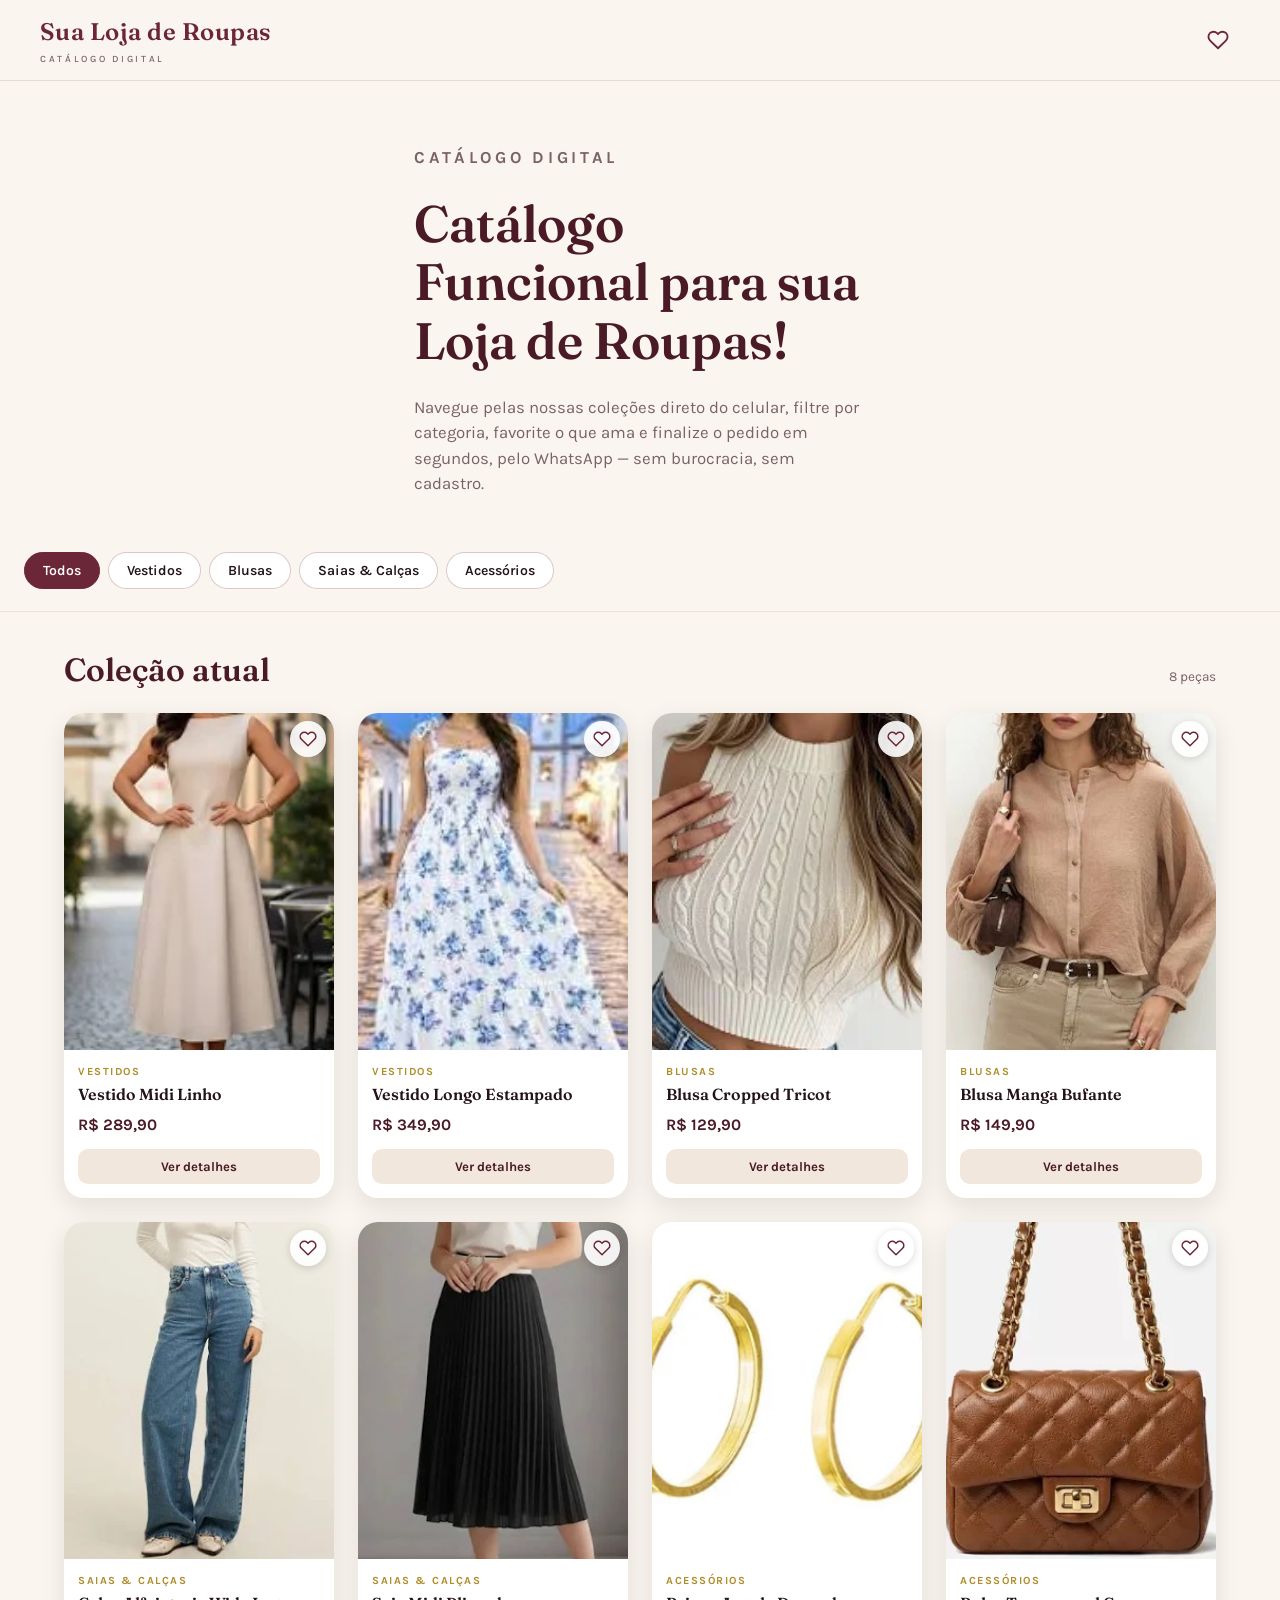
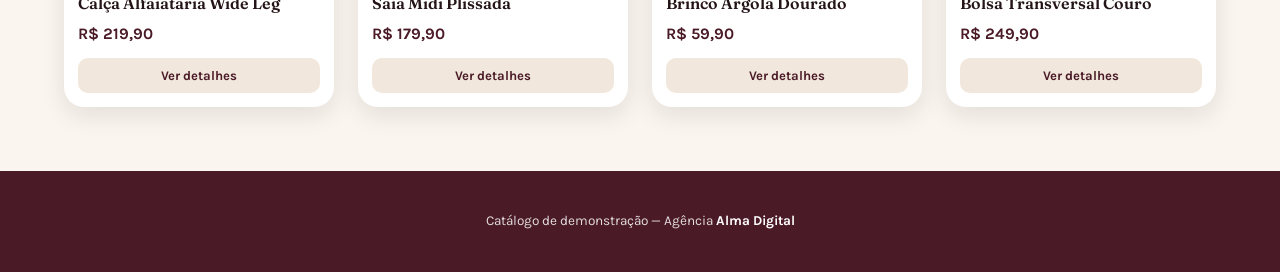
==== commit 97f286a2: "Att namepage" ====
--- a/catalogo-loja-roupas-femininas.html
+++ b/catalogo-loja-roupas-femininas.html
@@ -3,7 +3,7 @@
 <head>
 <meta charset="UTF-8">
 <meta name="viewport" content="width=device-width, initial-scale=1.0">
-<title>Ateliê Alma | Catálogo Digital de Moda Feminina</title>
+<title>Sua Loja de Roupas | Catálogo Digital</title>
 <meta name="description" content="Catálogo digital de moda feminina do Ateliê Alma: vestidos, blusas, saias, calças e acessórios. Veja as peças e peça pelo WhatsApp.">
 <meta name="robots" content="index, follow">
 
@@ -560,7 +560,7 @@
 <!-- ===== HEADER ===== -->
 <header class="site-header">
   <div class="header-inner">
-    <div class="logo">Ateliê Alma<span>Moda Feminina</span></div>
+    <div class="logo">Sua Loja de Roupas<span>Catálogo Digital</span></div>
     <div class="header-actions">
       <button class="icon-btn" id="favToggleBtn" aria-label="Ver peças favoritas">
         <svg viewBox="0 0 24 24" fill="none" stroke="currentColor" stroke-width="2" stroke-linecap="round" stroke-linejoin="round">
@@ -576,7 +576,7 @@
 <section class="hero">
   <div class="container hero-inner">
     <p class="hero-eyebrow">Catálogo digital</p>
-    <h1>Peças pensadas para o seu dia a dia, com detalhes que fazem a diferença</h1>
+    <h1>Catálogo Funcional para sua Loja de Roupas!</h1>
     <p>Navegue pelas nossas coleções direto do celular, filtre por categoria, favorite o que ama e finalize o pedido em segundos, pelo WhatsApp — sem burocracia, sem cadastro.</p>
   </div>
 </section>
